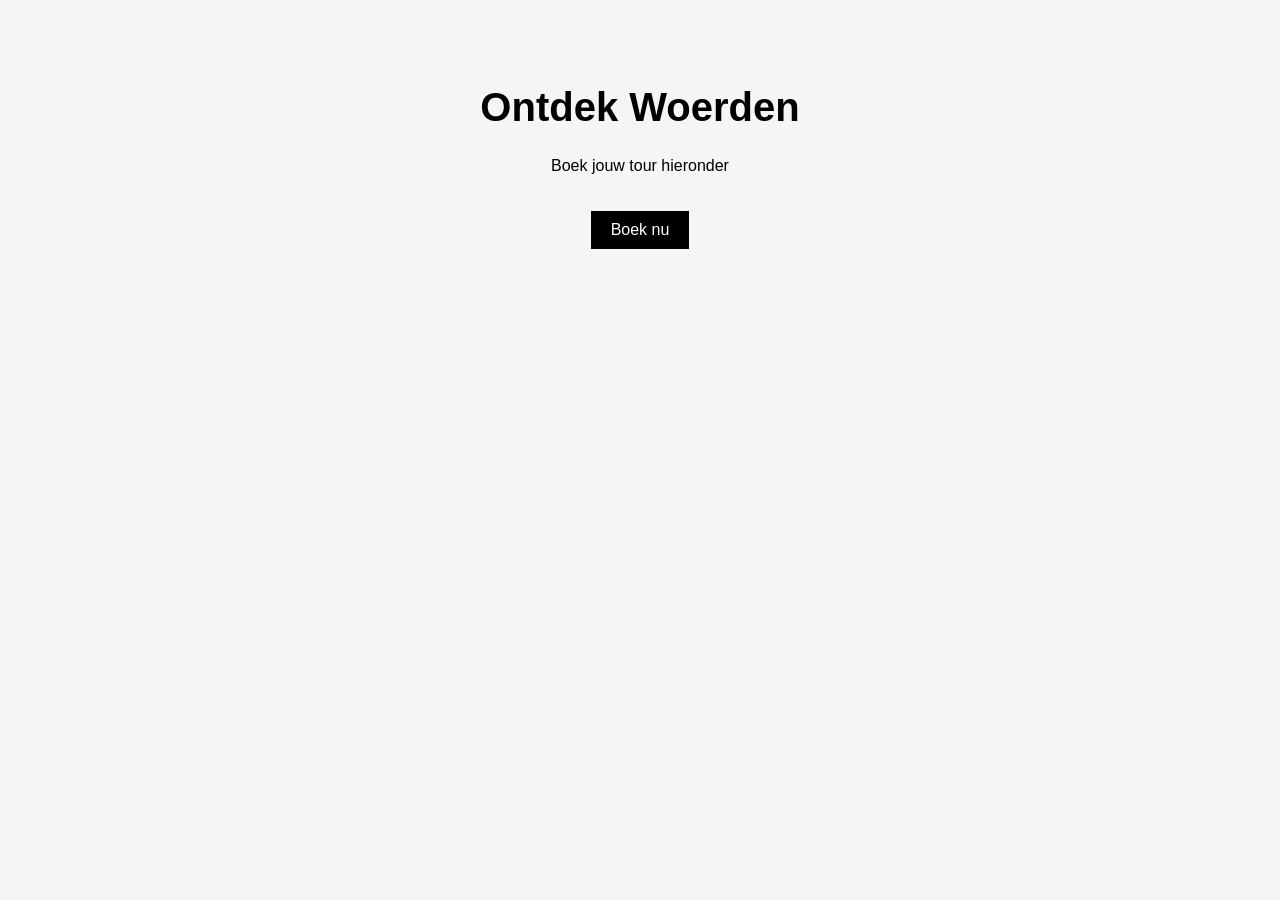
==== index.html @ 2fc498ea "Add files via upload" ====
<!DOCTYPE html>
<html>
<head>
  <title>Mijn Tours</title>
  <link rel="stylesheet" href="style.css">
</head>
<body>
  <h1>Ontdek Woerden</h1>
  <p>Boek jouw tour hieronder</p>

  <a href="#">Boek nu</a>
</body>
</html>
---- style.css ----
body {
  font-family: Arial;
  text-align: center;
  padding: 50px;
  background: #f5f5f5;
}

h1 {
  font-size: 40px;
}

a {
  display: inline-block;
  margin-top: 20px;
  padding: 10px 20px;
  background: black;
  color: white;
  text-decoration: none;
}
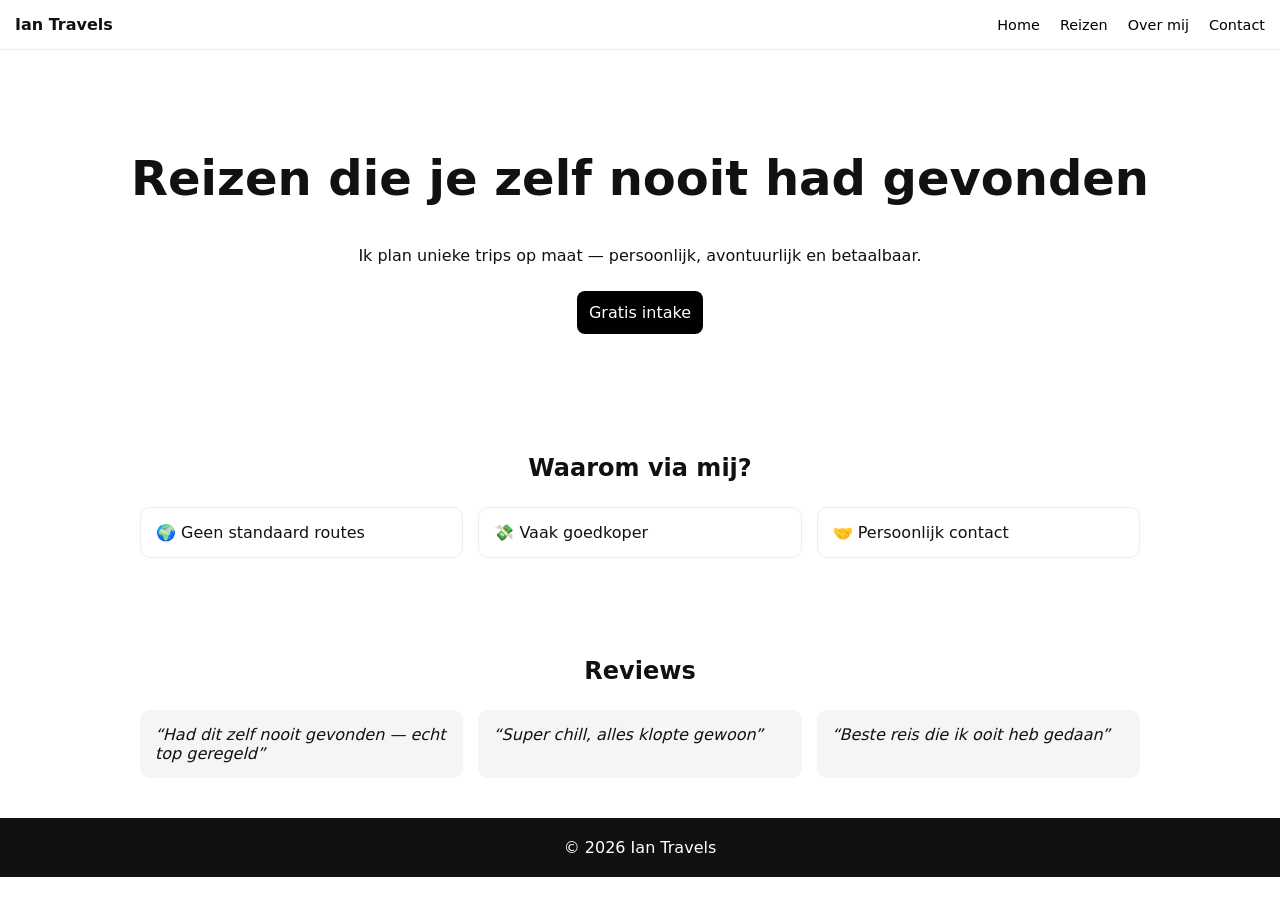
==== commit 4dc62ea3: "Add files via upload" ====
--- a/index.html
+++ b/index.html
@@ -1,13 +1,50 @@
 <!DOCTYPE html>
-<html>
+<html lang="nl">
 <head>
-  <title>Mijn Tours</title>
+  <meta charset="UTF-8">
+  <meta name="viewport" content="width=device-width, initial-scale=1.0">
+  <title>Reisplanner</title>
   <link rel="stylesheet" href="style.css">
 </head>
 <body>
-  <h1>Ontdek Woerden</h1>
-  <p>Boek jouw tour hieronder</p>
 
-  <a href="#">Boek nu</a>
+<nav>
+  <strong>Ian Travels</strong>
+  <div>
+    <a href="index.html">Home</a>
+    <a href="portfolio.html">Reizen</a>
+    <a href="over-mij.html">Over mij</a>
+    <a href="contact.html">Contact</a>
+  </div>
+</nav>
+
+<section class="hero">
+  <h1>Reizen die je zelf nooit had gevonden</h1>
+  <p>Ik plan unieke trips op maat — persoonlijk, avontuurlijk en betaalbaar.</p>
+  <a href="contact.html" class="btn primary">Gratis intake</a>
+</section>
+
+<div class="container">
+  <h2>Waarom via mij?</h2>
+  <div class="grid">
+    <div class="card">🌍 Geen standaard routes</div>
+    <div class="card">💸 Vaak goedkoper</div>
+    <div class="card">🤝 Persoonlijk contact</div>
+  </div>
+</div>
+
+<div class="container">
+  <h2>Reviews</h2>
+  <div class="grid">
+    <div class="review">“Had dit zelf nooit gevonden — echt top geregeld”</div>
+    <div class="review">“Super chill, alles klopte gewoon”</div>
+    <div class="review">“Beste reis die ik ooit heb gedaan”</div>
+  </div>
+</div>
+
+<footer>
+  © 2026 Ian Travels
+</footer>
+
 </body>
 </html>
--- a/style.css
+++ b/style.css
@@ -1,19 +1,104 @@
 body {
-  font-family: Arial;
-  text-align: center;
-  padding: 50px;
-  background: #f5f5f5;
+  margin: 0;
+  font-family: system-ui;
+  color: #111;
+}
+
+nav {
+  position: sticky;
+  top: 0;
+  background: white;
+  padding: 15px;
+  display: flex;
+  justify-content: space-between;
+  border-bottom: 1px solid #eee;
+}
+
+nav a {
+  text-decoration: none;
+  color: black;
+  margin-left: 15px;
+  font-size: 0.9rem;
+}
+
+.container {
+  padding: 40px 20px;
+  max-width: 1000px;
+  margin: auto;
 }
 
 h1 {
-  font-size: 40px;
+  font-size: 2rem;
 }
 
-a {
+h2 {
+  text-align: center;
+  margin-bottom: 25px;
+}
+
+.btn {
   display: inline-block;
-  margin-top: 20px;
-  padding: 10px 20px;
+  padding: 12px;
+  border-radius: 8px;
+  text-decoration: none;
+  margin-top: 10px;
+}
+
+.primary {
   background: black;
   color: white;
-  text-decoration: none;
+}
+
+.secondary {
+  border: 1px solid black;
+  color: black;
+}
+
+.grid {
+  display: grid;
+  grid-template-columns: 1fr;
+  gap: 15px;
+}
+
+.card {
+  padding: 15px;
+  border: 1px solid #eee;
+  border-radius: 10px;
+}
+
+.image {
+  height: 150px;
+  background: #ddd;
+  border-radius: 10px;
+  margin-bottom: 10px;
+}
+
+.review {
+  background: #f5f5f5;
+  padding: 15px;
+  border-radius: 10px;
+  font-style: italic;
+}
+
+.hero {
+  text-align: center;
+  padding: 60px 20px;
+}
+
+footer {
+  text-align: center;
+  padding: 20px;
+  background: #111;
+  color: white;
+}
+
+/* iPhone first → desktop later */
+@media (min-width: 768px) {
+  h1 {
+    font-size: 3rem;
+  }
+
+  .grid {
+    grid-template-columns: repeat(3, 1fr);
+  }
 }
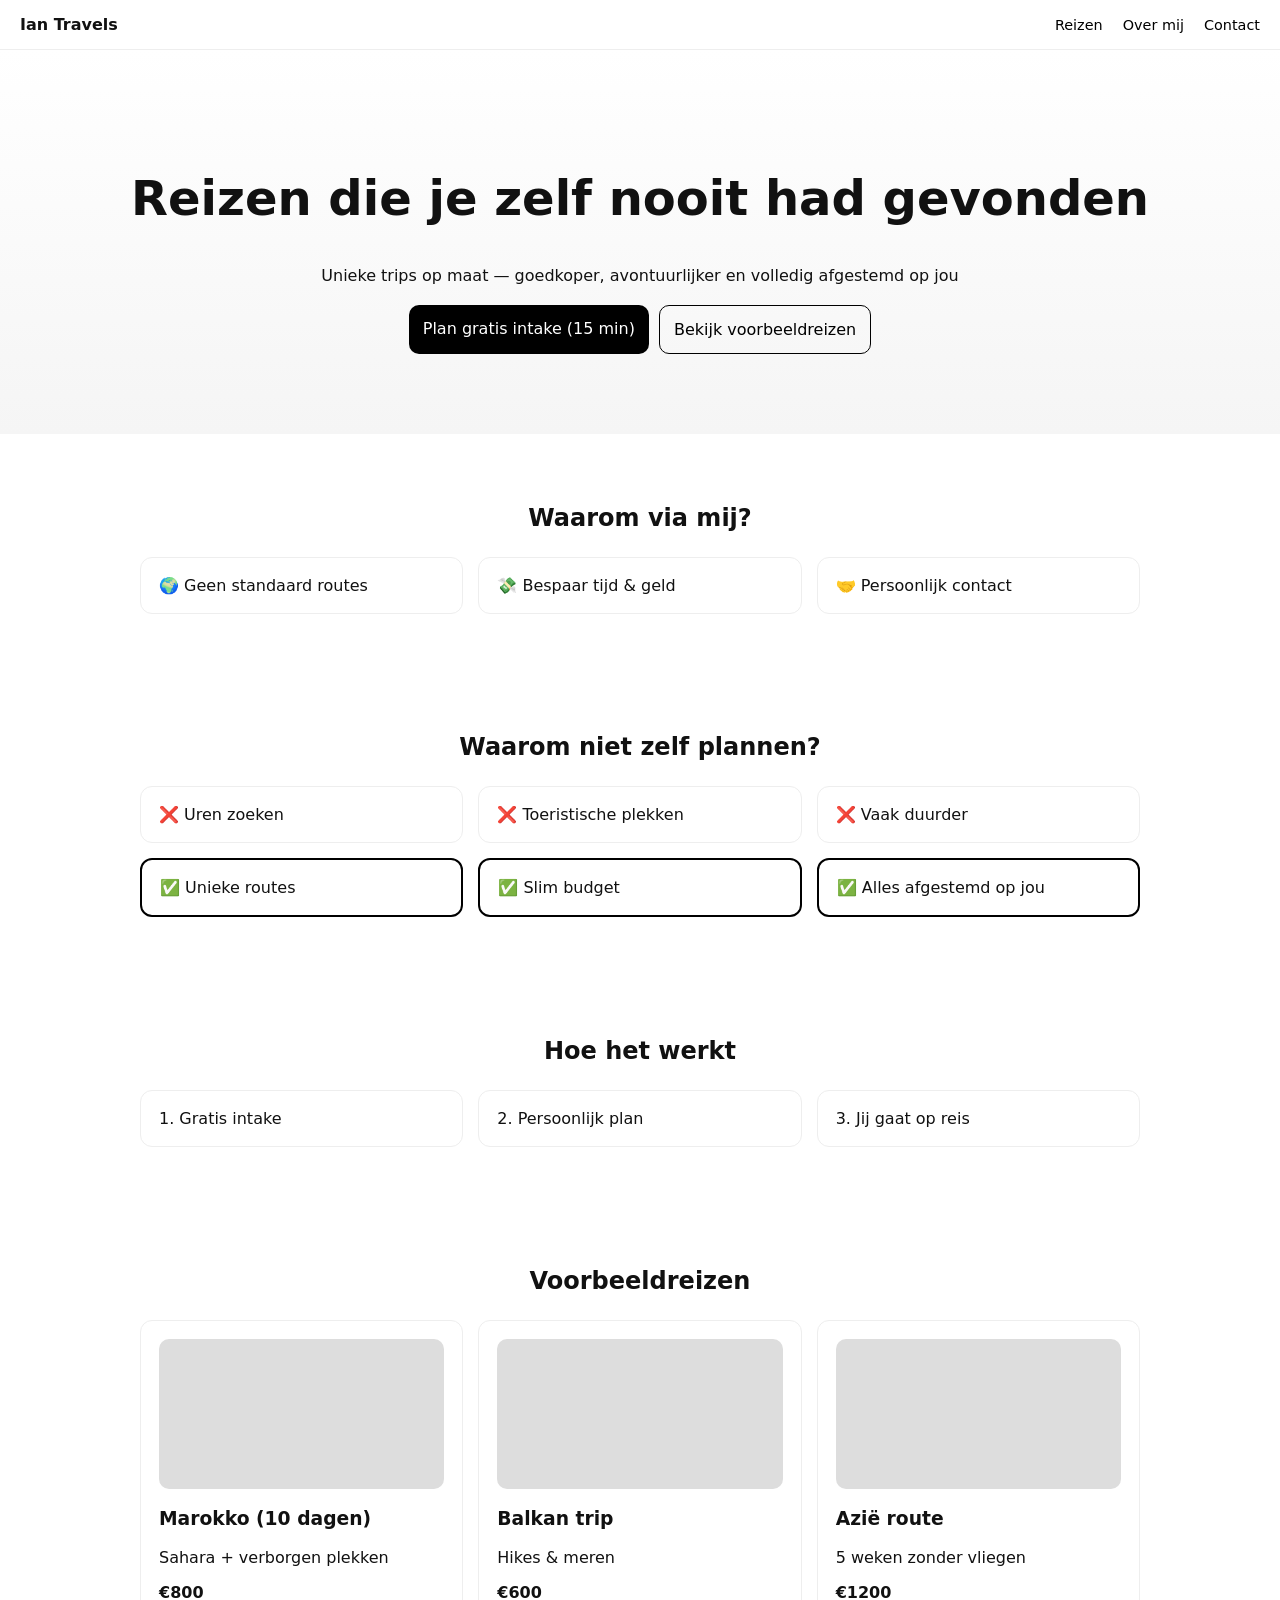
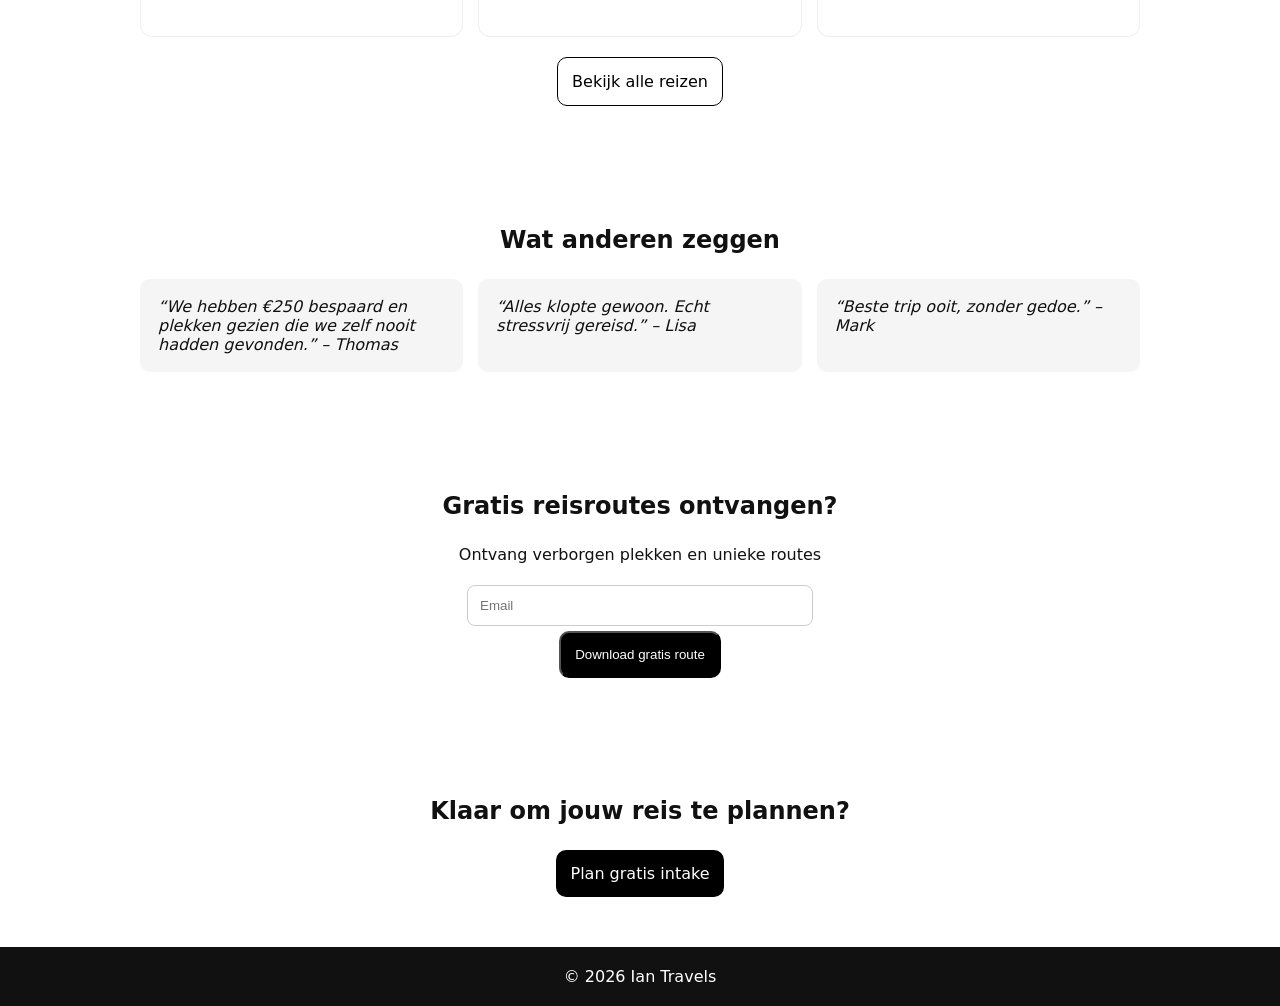
==== commit 159b49a0: "Add files via upload" ====
--- a/index.html
+++ b/index.html
@@ -3,7 +3,7 @@
 <head>
   <meta charset="UTF-8">
   <meta name="viewport" content="width=device-width, initial-scale=1.0">
-  <title>Reisplanner</title>
+  <title>Ian Travels</title>
   <link rel="stylesheet" href="style.css">
 </head>
 <body>
@@ -11,34 +11,123 @@
 <nav>
   <strong>Ian Travels</strong>
   <div>
-    <a href="index.html">Home</a>
     <a href="portfolio.html">Reizen</a>
     <a href="over-mij.html">Over mij</a>
     <a href="contact.html">Contact</a>
   </div>
 </nav>
 
+<!-- HERO -->
 <section class="hero">
   <h1>Reizen die je zelf nooit had gevonden</h1>
-  <p>Ik plan unieke trips op maat — persoonlijk, avontuurlijk en betaalbaar.</p>
-  <a href="contact.html" class="btn primary">Gratis intake</a>
+  <p>Unieke trips op maat — goedkoper, avontuurlijker en volledig afgestemd op jou</p>
+
+  <div class="buttons">
+    <a href="contact.html" class="btn primary">Plan gratis intake (15 min)</a>
+    <a href="portfolio.html" class="btn secondary">Bekijk voorbeeldreizen</a>
+  </div>
 </section>
 
+<!-- WAAROM -->
 <div class="container">
   <h2>Waarom via mij?</h2>
   <div class="grid">
     <div class="card">🌍 Geen standaard routes</div>
-    <div class="card">💸 Vaak goedkoper</div>
+    <div class="card">💸 Bespaar tijd & geld</div>
     <div class="card">🤝 Persoonlijk contact</div>
   </div>
 </div>
 
+<!-- PROBLEEM VS OPLOSSING -->
 <div class="container">
-  <h2>Reviews</h2>
+  <h2>Waarom niet zelf plannen?</h2>
   <div class="grid">
-    <div class="review">“Had dit zelf nooit gevonden — echt top geregeld”</div>
-    <div class="review">“Super chill, alles klopte gewoon”</div>
-    <div class="review">“Beste reis die ik ooit heb gedaan”</div>
+    <div class="card">❌ Uren zoeken</div>
+    <div class="card">❌ Toeristische plekken</div>
+    <div class="card">❌ Vaak duurder</div>
+
+    <div class="card highlight">✅ Unieke routes</div>
+    <div class="card highlight">✅ Slim budget</div>
+    <div class="card highlight">✅ Alles afgestemd op jou</div>
+  </div>
+</div>
+
+<!-- HOE HET WERKT -->
+<div class="container">
+  <h2>Hoe het werkt</h2>
+  <div class="grid">
+    <div class="card">1. Gratis intake</div>
+    <div class="card">2. Persoonlijk plan</div>
+    <div class="card">3. Jij gaat op reis</div>
+  </div>
+</div>
+
+<!-- PORTFOLIO PREVIEW -->
+<div class="container">
+  <h2>Voorbeeldreizen</h2>
+  <div class="grid">
+
+    <div class="trip-card">
+      <div class="image"></div>
+      <h3>Marokko (10 dagen)</h3>
+      <p>Sahara + verborgen plekken</p>
+      <p><strong>€800</strong></p>
+    </div>
+
+    <div class="trip-card">
+      <div class="image"></div>
+      <h3>Balkan trip</h3>
+      <p>Hikes & meren</p>
+      <p><strong>€600</strong></p>
+    </div>
+
+    <div class="trip-card">
+      <div class="image"></div>
+      <h3>Azië route</h3>
+      <p>5 weken zonder vliegen</p>
+      <p><strong>€1200</strong></p>
+    </div>
+
+  </div>
+
+  <div class="buttons">
+    <a href="portfolio.html" class="btn secondary">Bekijk alle reizen</a>
+  </div>
+</div>
+
+<!-- REVIEWS -->
+<div class="container">
+  <h2>Wat anderen zeggen</h2>
+  <div class="grid">
+    <div class="review">
+      “We hebben €250 bespaard en plekken gezien die we zelf nooit hadden gevonden.”
+      – Thomas
+    </div>
+    <div class="review">
+      “Alles klopte gewoon. Echt stressvrij gereisd.”
+      – Lisa
+    </div>
+    <div class="review">
+      “Beste trip ooit, zonder gedoe.”
+      – Mark
+    </div>
+  </div>
+</div>
+
+<!-- NIEUWSBRIEF -->
+<div class="container newsletter">
+  <h2>Gratis reisroutes ontvangen?</h2>
+  <p>Ontvang verborgen plekken en unieke routes</p>
+  <input placeholder="Email">
+  <br>
+  <button class="btn primary">Download gratis route</button>
+</div>
+
+<!-- CTA -->
+<div class="container">
+  <h2>Klaar om jouw reis te plannen?</h2>
+  <div class="buttons">
+    <a href="contact.html" class="btn primary">Plan gratis intake</a>
   </div>
 </div>
 
--- a/style.css
+++ b/style.css
@@ -8,7 +8,7 @@
   position: sticky;
   top: 0;
   background: white;
-  padding: 15px;
+  padding: 15px 20px;
   display: flex;
   justify-content: space-between;
   border-bottom: 1px solid #eee;
@@ -21,10 +21,10 @@
   font-size: 0.9rem;
 }
 
-.container {
-  padding: 40px 20px;
-  max-width: 1000px;
-  margin: auto;
+.hero {
+  padding: 80px 20px;
+  text-align: center;
+  background: linear-gradient(#fff, #f5f5f5);
 }
 
 h1 {
@@ -36,12 +36,25 @@
   margin-bottom: 25px;
 }
 
+.container {
+  padding: 50px 20px;
+  max-width: 1000px;
+  margin: auto;
+}
+
+.buttons {
+  display: flex;
+  flex-direction: column;
+  gap: 10px;
+  margin-top: 20px;
+}
+
 .btn {
-  display: inline-block;
-  padding: 12px;
-  border-radius: 8px;
+  padding: 14px;
+  border-radius: 10px;
   text-decoration: none;
-  margin-top: 10px;
+  text-align: center;
+  font-weight: 500;
 }
 
 .primary {
@@ -61,9 +74,16 @@
 }
 
 .card {
-  padding: 15px;
+  padding: 18px;
+  border-radius: 12px;
   border: 1px solid #eee;
-  border-radius: 10px;
+  background: white;
+}
+
+.trip-card {
+  padding: 18px;
+  border-radius: 12px;
+  border: 1px solid #eee;
 }
 
 .image {
@@ -75,14 +95,38 @@
 
 .review {
   background: #f5f5f5;
-  padding: 15px;
+  padding: 18px;
   border-radius: 10px;
   font-style: italic;
 }
 
-.hero {
+.highlight {
+  border: 2px solid black;
+}
+
+.newsletter {
   text-align: center;
-  padding: 60px 20px;
+}
+
+input, textarea {
+  width: 100%;
+  max-width: 320px;
+  padding: 12px;
+  margin: 5px 0;
+  border-radius: 8px;
+  border: 1px solid #ccc;
+}
+
+.contact {
+  background: #111;
+  color: white;
+  text-align: center;
+}
+
+.form {
+  display: flex;
+  flex-direction: column;
+  align-items: center;
 }
 
 footer {
@@ -92,10 +136,15 @@
   color: white;
 }
 
-/* iPhone first → desktop later */
+/* 📱 → 💻 */
 @media (min-width: 768px) {
   h1 {
     font-size: 3rem;
+  }
+
+  .buttons {
+    flex-direction: row;
+    justify-content: center;
   }
 
   .grid {
